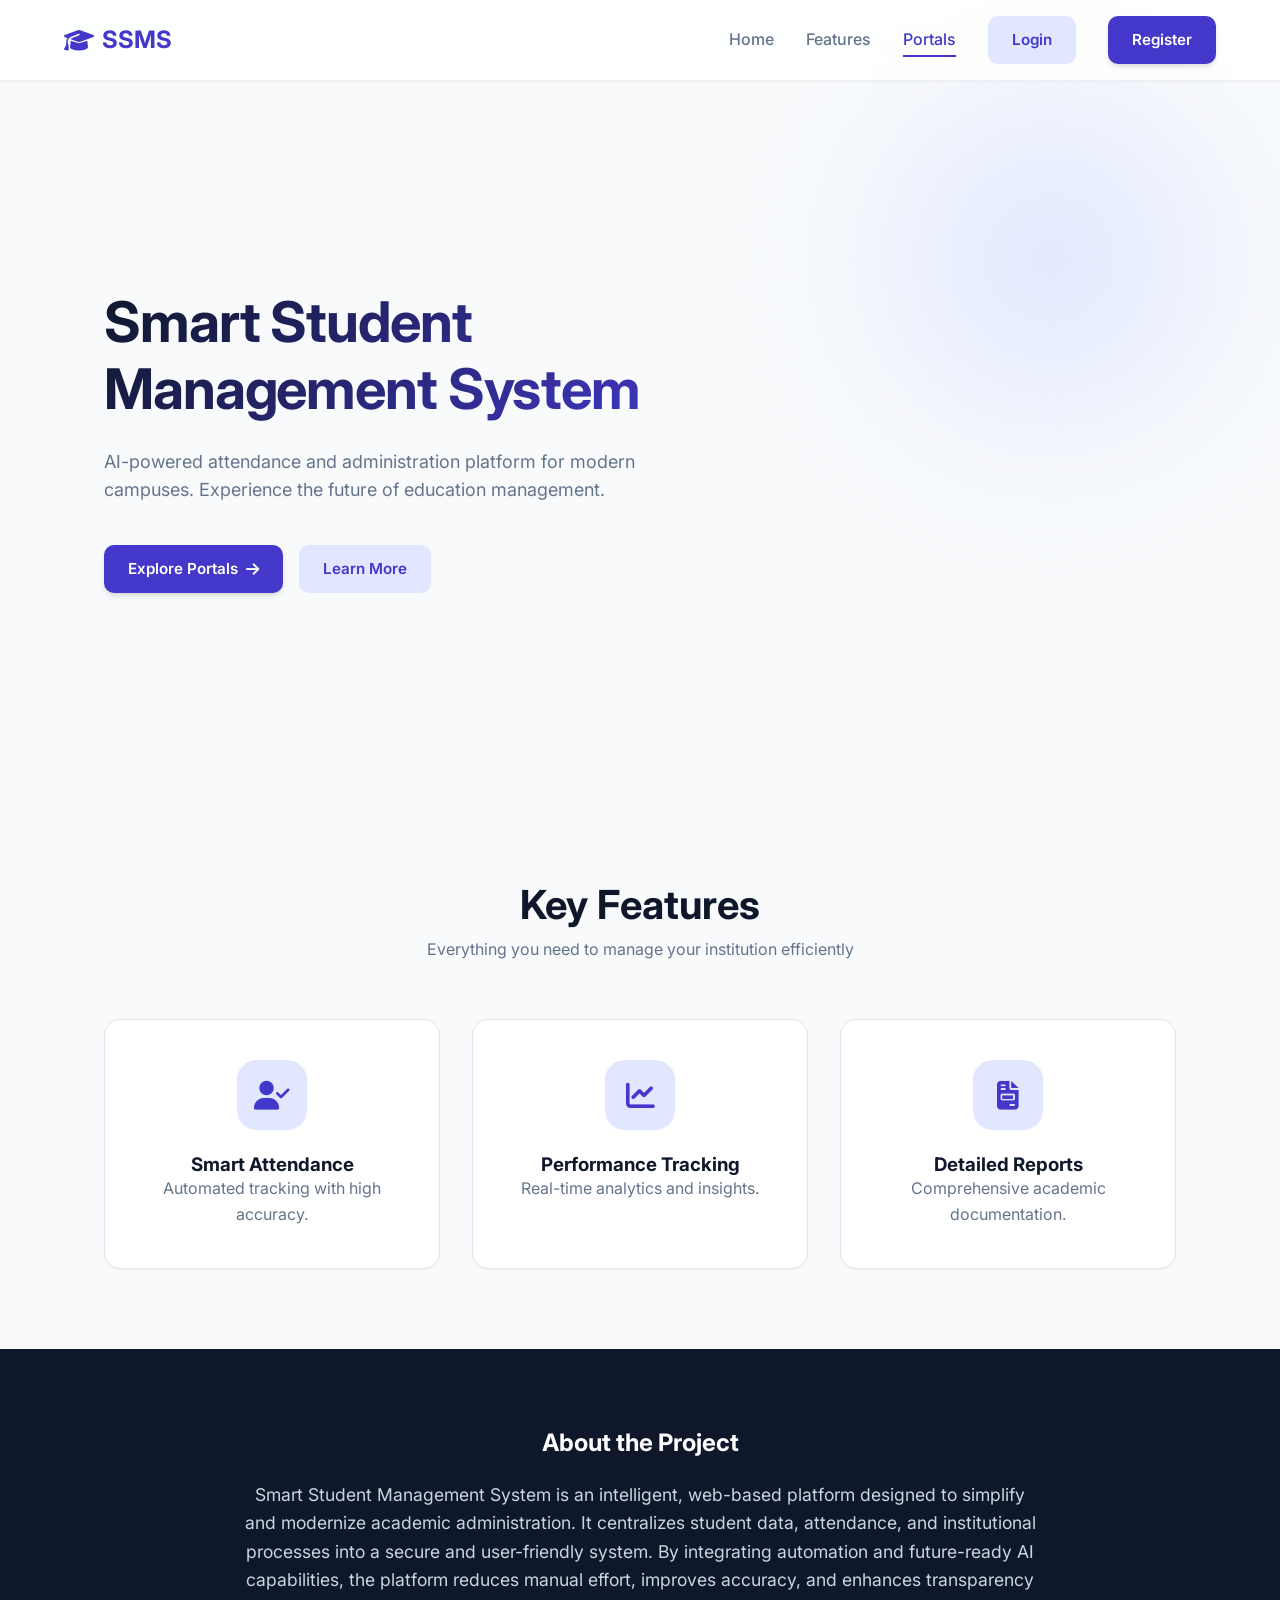
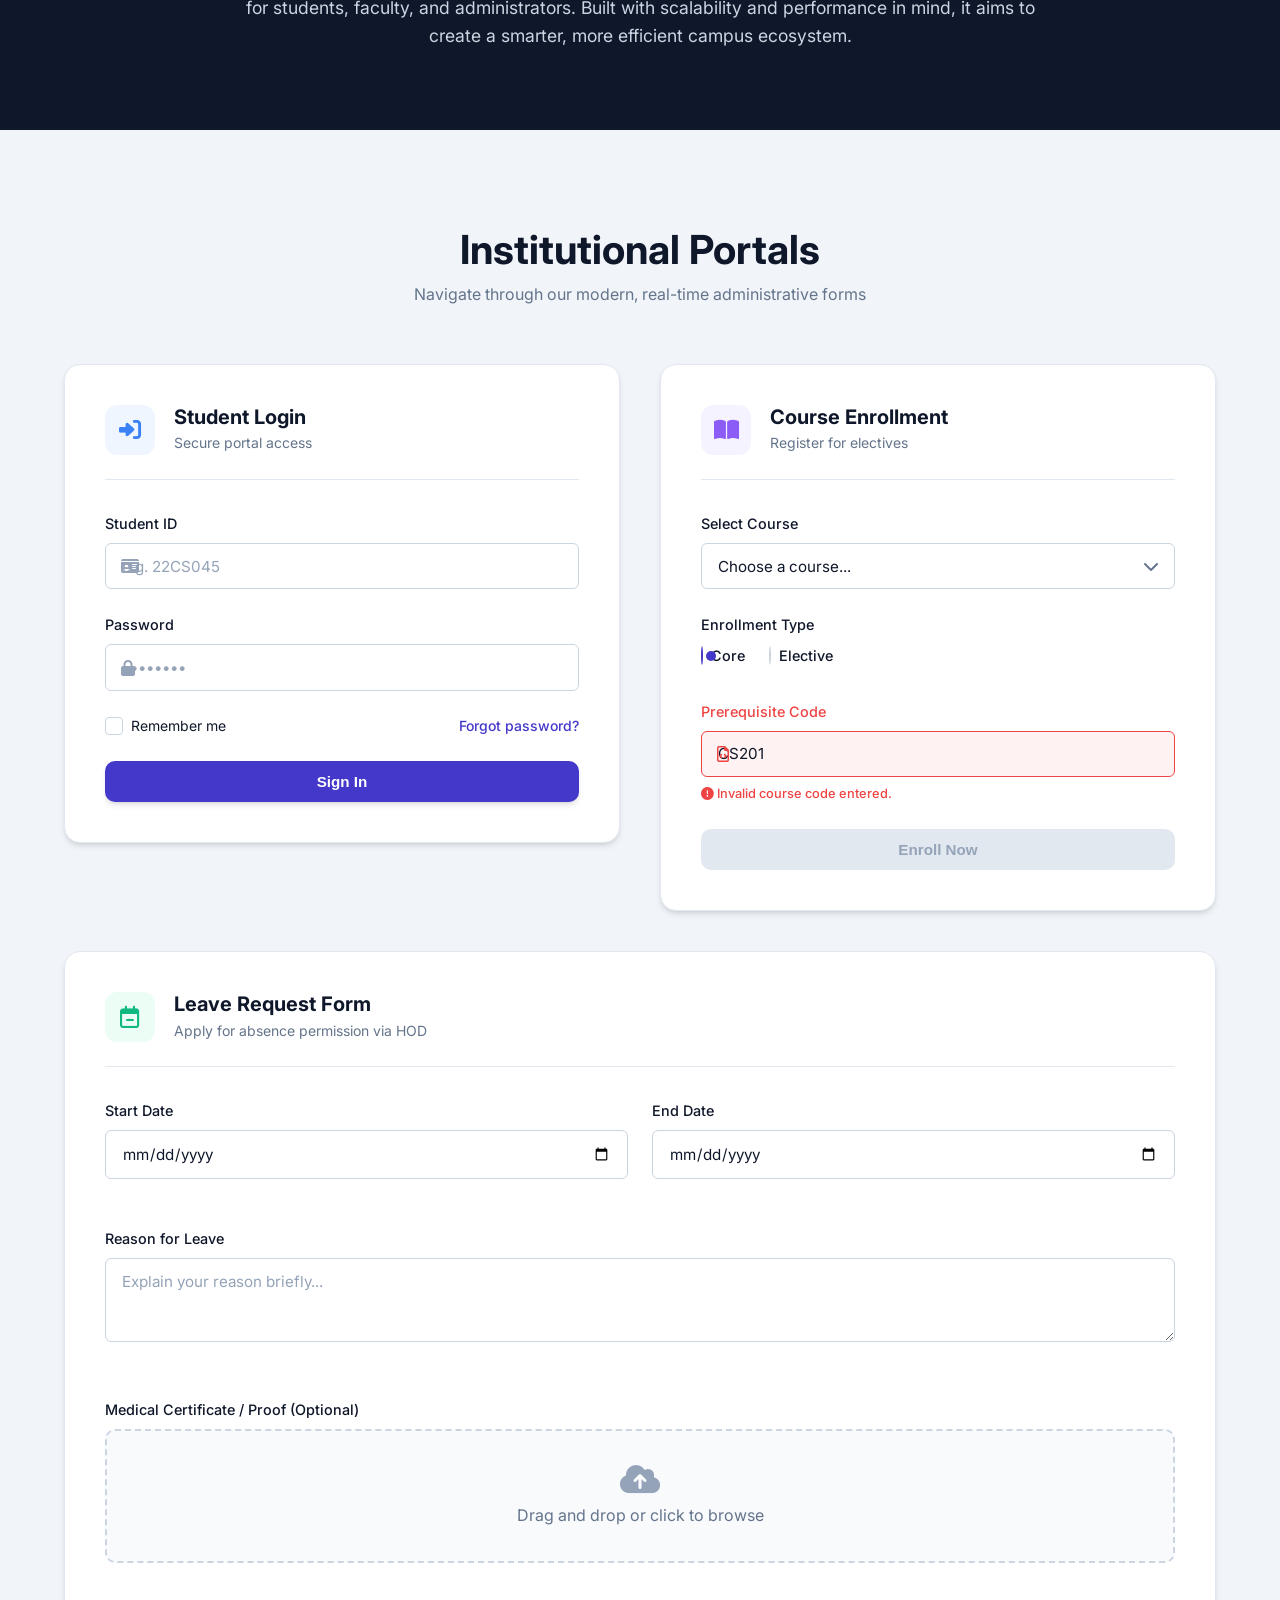
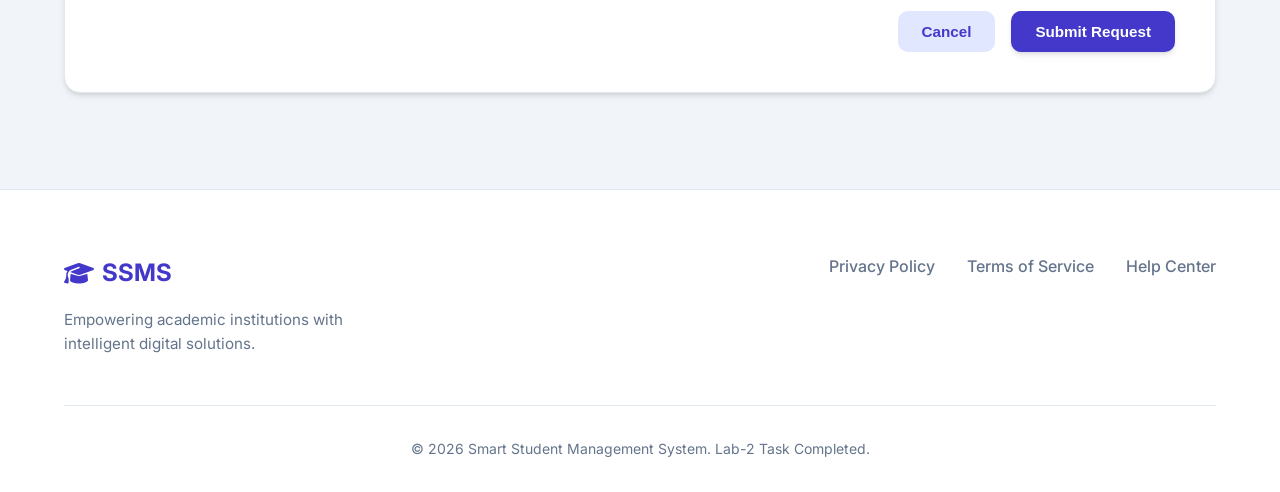
==== Task02_SSMS_CSS/index.html @ fb766615 "Lab-Task2 advanced CSS completed" ====
<!DOCTYPE html>
<html lang="en">
<head>
  <meta charset="UTF-8" />
  <title>Smart Student Management System - Task 2</title>
  <meta name="viewport" content="width=device-width, initial-scale=1.0" />
  <meta name="author" content="vivek" />
  <!-- Google Fonts for Professional Typography -->
  <link rel="preconnect" href="https://fonts.googleapis.com">
  <link rel="preconnect" href="https://fonts.gstatic.com" crossorigin>
  <link href="https://fonts.googleapis.com/css2?family=Inter:wght@300;400;500;600;700&display=swap" rel="stylesheet">
  <!-- Font Awesome Icons -->
  <link rel="stylesheet" href="https://cdnjs.cloudflare.com/ajax/libs/font-awesome/6.4.0/css/all.min.css"/>
  
  <link rel="stylesheet" href="style.css" />
</head>
<body>

  <!-- FIXED NAVBAR -->
  <header class="navbar">
    <div class="logo"><i class="fa-solid fa-graduation-cap"></i> SSMS</div>
    <nav>
      <a href="#home" class="nav-link">Home</a>
      <a href="#features" class="nav-link">Features</a>
      <a href="#forms" class="nav-link active">Portals</a>
      <a href="#" class="btn secondary">Login</a>
      <a href="#" class="btn primary">Register</a>
    </nav>
    <div class="mobile-menu">
      <i class="fa-solid fa-bars"></i>
    </div>
  </header>

  <main>
    <!-- HERO SECTION -->
    <section class="hero" id="home">
      <div class="hero-content">
        <h1>Smart Student Management System</h1>
        <p>AI-powered attendance and administration platform for modern campuses. Experience the future of education management.</p>
        <div class="hero-buttons">
          <a href="#forms" class="btn primary">Explore Portals <i class="fa-solid fa-arrow-right"></i></a>
          <a href="#features" class="btn secondary">Learn More</a>
        </div>
      </div>
      <div class="hero-graphic">
        <div class="glass-orb"></div>
      </div>
    </section>

    <!-- CORE FEATURES -->
    <section class="features" id="features">
      <div class="section-header">
        <h2 class="section-title">Key Features</h2>
        <p class="section-subtitle">Everything you need to manage your institution efficiently</p>
      </div>
      <div class="images features-container">
        <!-- Reusing Core HTML Structure for Features -->
        <div class="feature-card">
           <div class="icon-box"><i class="fa-solid fa-user-check"></i></div>
           <h3>Smart Attendance</h3>
           <p>Automated tracking with high accuracy.</p>
        </div>
        <div class="feature-card">
           <div class="icon-box"><i class="fa-solid fa-chart-line"></i></div>
           <h3>Performance Tracking</h3>
           <p>Real-time analytics and insights.</p>
        </div>
        <div class="feature-card">
           <div class="icon-box"><i class="fa-solid fa-file-invoice"></i></div>
           <h3>Detailed Reports</h3>
           <p>Comprehensive academic documentation.</p>
        </div>
      </div>
    </section>
    
    <section class="about_project">
      <div class="about-container">
        <h2>About the Project</h2>
        <p>
          Smart Student Management System is an intelligent, web-based platform designed to simplify and modernize academic administration. It centralizes student data, attendance, and institutional processes into a secure and user-friendly system. By integrating automation and future-ready AI capabilities, the platform reduces manual effort, improves accuracy, and enhances transparency for students, faculty, and administrators. Built with scalability and performance in mind, it aims to create a smarter, more efficient campus ecosystem.
        </p>
      </div>
    </section>

    <!-- LAB 2: ADVANCED FORMS SECTION -->
    <section id="forms" class="forms-section">
      <div class="section-header">
        <h2 class="section-title">Institutional Portals</h2>
        <p class="section-subtitle">Navigate through our modern, real-time administrative forms</p>
      </div>

      <!-- Grid Layout for Dashboard Cards -->
      <div class="forms-dashboard">
        
        <!-- Form 1: Login Portal -->
        <div class="form-wrapper form-card">
          <div class="form-header">
            <div class="form-icon blue"><i class="fa-solid fa-right-to-bracket"></i></div>
            <div class="form-title-group">
              <h3>Student Login</h3>
              <p>Secure portal access</p>
            </div>
          </div>
          <form class="real-form login-form">
            <div class="form-group">
              <label for="studentId">Student ID</label>
              <div class="input-icon-wrap">
                <i class="fa-solid fa-id-card input-icon"></i>
                <input type="text" id="studentId" placeholder="e.g. 22CS045" required>
              </div>
            </div>
            <div class="form-group">
              <label for="password">Password</label>
              <div class="input-icon-wrap">
                <i class="fa-solid fa-lock input-icon"></i>
                <input type="password" id="password" placeholder="••••••••" required>
              </div>
            </div>
            <div class="form-options form-flex">
              <label class="custom-checkbox">
                <input type="checkbox">
                <span class="checkmark"></span>
                <span class="label-text">Remember me</span>
              </label>
              <a href="#" class="form-link">Forgot password?</a>
            </div>
            <button type="submit" class="btn primary full-width">Sign In</button>
          </form>
        </div>

        <!-- Form 2: Course Enrollment -->
        <div class="form-wrapper form-card">
          <div class="form-header">
            <div class="form-icon purple"><i class="fa-solid fa-book-open"></i></div>
            <div class="form-title-group">
              <h3>Course Enrollment</h3>
              <p>Register for electives</p>
            </div>
          </div>
          <form class="real-form enroll-form" novalidate>
            <div class="form-group">
              <label for="course-select">Select Course</label>
              <div class="select-wrapper">
                <select id="course-select" required>
                  <option value="" disabled selected>Choose a course...</option>
                  <option value="AI">Artificial Intelligence (CS401)</option>
                  <option value="ML">Machine Learning (CS402)</option>
                  <option value="WT">Web Technology (CS403)</option>
                </select>
                <i class="fa-solid fa-chevron-down select-icon"></i>
              </div>
            </div>
            <div class="form-group">
              <label>Enrollment Type</label>
              <div class="custom-radio-group">
                <label class="custom-radio">
                  <input type="radio" name="enrollType" value="core" checked>
                  <span class="radioblock"></span>
                  <span class="label-text">Core</span>
                </label>
                <label class="custom-radio">
                  <input type="radio" name="enrollType" value="elective">
                  <span class="radioblock"></span>
                  <span class="label-text">Elective</span>
                </label>
              </div>
            </div>
            <!-- UI Visual Error State Demo -->
            <div class="form-group error-state">
              <label for="prereq">Prerequisite Code</label>
              <div class="input-icon-wrap">
                <i class="fa-regular fa-file-code input-icon"></i>
                <input type="text" id="prereq" class="error-input" value="CS201" required>
              </div>
              <span class="error-msg"><i class="fa-solid fa-circle-exclamation"></i> Invalid course code entered.</span>
            </div>
            <button type="submit" class="btn primary full-width disabled">Enroll Now</button>
          </form>
        </div>

        <!-- Form 3: Leave Request (CSS Grid Form) -->
        <div class="form-wrapper form-card span-2">
          <div class="form-header">
            <div class="form-icon green"><i class="fa-regular fa-calendar-minus"></i></div>
            <div class="form-title-group">
              <h3>Leave Request Form</h3>
              <p>Apply for absence permission via HOD</p>
            </div>
          </div>
          <form class="real-form leave-form">
            <div class="form-grid">
              <div class="form-group">
                <label for="leaveDateFrom">Start Date</label>
                <input type="date" id="leaveDateFrom" required class="modern-input">
              </div>
              <div class="form-group">
                <label for="leaveDateTo">End Date</label>
                <input type="date" id="leaveDateTo" required class="modern-input">
              </div>
              <div class="form-group full-width-grid">
                <label for="leaveReason">Reason for Leave</label>
                <textarea id="leaveReason" rows="3" placeholder="Explain your reason briefly..." required class="modern-textarea"></textarea>
              </div>
              <div class="form-group full-width-grid">
                <label for="documentProof" class="file-upload-label">Medical Certificate / Proof (Optional)</label>
                <div class="file-upload-wrapper">
                  <input type="file" id="documentProof" class="file-input">
                  <div class="file-upload-ui">
                    <i class="fa-solid fa-cloud-arrow-up"></i>
                    <span>Drag and drop or click to browse</span>
                  </div>
                </div>
              </div>
            </div>
            <div class="form-actions mt-4 flex-end">
              <button type="button" class="btn secondary">Cancel</button>
              <button type="submit" class="btn primary">Submit Request</button>
            </div>
          </form>
        </div>

      </div>
    </section>
  </main>

  <!-- FOOTER -->
  <footer class="site-footer">
    <div class="footer-content">
      <div class="footer-brand">
        <div class="logo"><i class="fa-solid fa-graduation-cap"></i> SSMS</div>
        <p>Empowering academic institutions with intelligent digital solutions.</p>
      </div>
      <div class="footer-links">
        <a href="#">Privacy Policy</a>
        <a href="#">Terms of Service</a>
        <a href="#">Help Center</a>
      </div>
    </div>
    <div class="footer-bottom">
      <p>&copy; 2026 Smart Student Management System. Lab-2 Task Completed.</p>
    </div>
  </footer>

</body>
</html>
---- Task02_SSMS_CSS/style.css ----
/* ==========================================================================
   LAB-2: ADVANCED CSS STYLING & PROFESSIONAL UI
   Student Management System Portal
   ========================================================================== */

/* --- 1. CORE STYLING & CSS VARIABLES --- */
:root {
  /* Brand Colors - Realistic Email/Portal Theme */
  --primary: #4338ca;         /* Indigo */
  --primary-hover: #3730a3;
  --secondary: #e0e7ff;       /* Light indigo */
  --secondary-text: #4338ca;
  --accent: #0ea5e9;          /* Sky Blue */

  /* UI Colors */
  --success: #10b981;
  --warning: #f59e0b;
  --error: #ef4444;
  --error-bg: #fef2f2;
  --surface: #ffffff;
  --background: #f8fafc;      /* Light gray/blue app background */

  /* Text Colors */
  --text-main: #0f172a;
  --text-muted: #64748b;
  --text-light: #94a3b8;

  /* Shadows - Modern Elevation */
  --shadow-sm: 0 1px 2px 0 rgb(0 0 0 / 0.05);
  --shadow-md: 0 4px 6px -1px rgb(0 0 0 / 0.1), 0 2px 4px -2px rgb(0 0 0 / 0.1);
  --shadow-lg: 0 10px 15px -3px rgb(0 0 0 / 0.1), 0 4px 6px -4px rgb(0 0 0 / 0.1);
  --shadow-hover: 0 20px 25px -5px rgb(0 0 0 / 0.1), 0 8px 10px -6px rgb(0 0 0 / 0.1);
  --glow: 0 0 0 4px rgba(67, 56, 202, 0.2);
  --glow-error: 0 0 0 4px rgba(239, 68, 68, 0.2);

  /* Layout & Box Model Tokens */
  --border-radius-sm: 6px;
  --border-radius-md: 10px;
  --border-radius-lg: 16px;
  --transition: all 0.3s cubic-bezier(0.4, 0, 0.2, 1);
  --container-width: 1200px;
}

/* --- 2. CSS BOX MODEL & RESET --- */
*, *::before, *::after {
  margin: 0;
  padding: 0;
  box-sizing: border-box; /* Layout stability */
}

body {
  font-family: 'Inter', sans-serif;
  background-color: var(--background);
  color: var(--text-main);
  line-height: 1.6;
  -webkit-font-smoothing: antialiased;
}

html {
  scroll-behavior: smooth;
  scroll-padding-top: 100px; /* Offset for sticky header */
}

/* --- 3. TYPOGRAPHY --- */
h1, h2, h3, h4 {
  font-weight: 700;
  line-height: 1.2;
  color: var(--text-main);
}

p {
  color: var(--text-muted);
}

/* --- 4. POSITIONING & NAVIGATION (Flexbox) --- */
.navbar {
  position: sticky;        /* Sticky fixed header */
  top: 0;
  z-index: 1000;
  background: rgba(255, 255, 255, 0.85); /* Glassmorphism */
  backdrop-filter: blur(12px);
  -webkit-backdrop-filter: blur(12px);
  border-bottom: 1px solid rgba(0, 0, 0, 0.05);
  display: flex;
  justify-content: space-between;
  align-items: center;
  padding: 1rem 5%;
  box-shadow: var(--shadow-sm);
  transition: var(--transition);
}

.logo {
  font-size: 1.5rem;
  font-weight: 700;
  color: var(--primary);
  display: flex;
  align-items: center;
  gap: 0.5rem;
}

.navbar nav {
  display: flex;
  align-items: center;
  gap: 2rem;
}

.nav-link {
  text-decoration: none;
  font-weight: 500;
  color: var(--text-muted);
  transition: var(--transition);
  position: relative;
}

.nav-link:hover, .nav-link.active {
  color: var(--primary);
}

/* Hover effects for links */
.nav-link::after {
  content: '';
  position: absolute;
  bottom: -4px;
  left: 0;
  width: 0%;
  height: 2px;
  background: var(--primary);
  transition: var(--transition);
}

.nav-link:hover::after, .nav-link.active::after {
  width: 100%;
}

.mobile-menu {
  display: none;
  font-size: 1.5rem;
  color: var(--text-main);
  cursor: pointer;
}

/* --- BUTTONS --- */
.btn {
  display: inline-flex;
  align-items: center;
  justify-content: center;
  gap: 0.5rem;
  padding: 0.75rem 1.5rem;
  font-weight: 600;
  font-size: 0.95rem;
  border-radius: var(--border-radius-md);
  text-decoration: none;
  cursor: pointer;
  border: none;
  transition: var(--transition);
  outline: none;
}

.btn.primary {
  background-color: var(--primary);
  color: white;
  box-shadow: var(--shadow-md);
}

.btn.primary:hover {
  background-color: var(--primary-hover);
  box-shadow: var(--shadow-lg);
  transform: translateY(-2px); /* Transform effect */
}

.btn.secondary {
  background-color: var(--secondary);
  color: var(--secondary-text);
}

.btn.secondary:hover {
  background-color: #c7d2fe;
}

.btn.disabled, .btn:disabled {
  background-color: #e2e8f0;
  color: var(--text-light);
  cursor: not-allowed;
  box-shadow: none;
  transform: none;
}

.full-width {
  width: 100%;
}

.mt-4 { margin-top: 1.5rem; }
.flex-end { justify-content: flex-end; }


/* --- 5. LAYOUT SYSTEMS & EFFECTS --- */

/* Hero Section */
.hero {
  min-height: 80vh;
  display: flex;
  align-items: center;
  justify-content: space-between;
  max-width: var(--container-width);
  margin: 0 auto;
  padding: 4rem 5%;
  position: relative;
}

.hero-content {
  flex: 1;
  max-width: 600px;
}

.hero h1 {
  font-size: 3.5rem;
  margin-bottom: 1.5rem;
  background: linear-gradient(135deg, var(--text-main), var(--primary)); /* Gradient Text */
  -webkit-background-clip: text;
  -webkit-text-fill-color: transparent;
  letter-spacing: -0.02em;
}

.hero p {
  font-size: 1.125rem;
  margin-bottom: 2.5rem;
}

.hero-buttons {
  display: flex;
  gap: 1rem;
}

/* Background gradient decoration */
.hero::before {
  content: '';
  position: absolute;
  top: -10%;
  right: -5%;
  width: 500px;
  height: 500px;
  background: radial-gradient(circle, var(--secondary) 0%, rgba(255,255,255,0) 70%);
  z-index: -1;
  border-radius: 50%;
  filter: blur(40px);
}

/* Features Component (Grid Layout) */
.section-header {
  text-align: center;
  margin-bottom: 3.5rem;
}

.section-title {
  font-size: 2.5rem;
  margin-bottom: 0.5rem;
}

.features {
  max-width: var(--container-width);
  margin: 0 auto;
  padding: 5rem 5%;
}

.features-container {
  display: grid;
  grid-template-columns: repeat(auto-fit, minmax(300px, 1fr));
  gap: 2rem;
}

/* Feature Cards (Box Model & Hover Effects) */
.feature-card {
  background: var(--surface);
  border: 1px solid #e2e8f0;
  border-radius: var(--border-radius-lg);
  padding: 2.5rem 2rem;
  text-align: center;
  box-shadow: var(--shadow-sm);
  transition: var(--transition);
  position: relative;
  overflow: hidden;
}

.feature-card:hover {
  transform: translateY(-8px);
  box-shadow: var(--shadow-hover);
  border-color: var(--secondary);
}

.icon-box {
  width: 70px;
  height: 70px;
  background: var(--secondary);
  color: var(--primary);
  font-size: 1.8rem;
  border-radius: 20px;
  display: flex;
  align-items: center;
  justify-content: center;
  margin: 0 auto 1.5rem;
  transition: var(--transition);
}

.feature-card:hover .icon-box {
  background: var(--primary);
  color: white;
  transform: scale(1.1) rotate(5deg);
}

/* About Section */
.about_project {
  background: var(--text-main);
  color: var(--surface);
  padding: 5rem 5%;
}

.about-container {
  max-width: 800px;
  margin: 0 auto;
  text-align: center;
}

.about-container h2 {
  color: white;
  margin-bottom: 1.5rem;
}

.about-container p {
  color: #cbd5e1;
  font-size: 1.1rem;
}


/* --- 6. REAL-TIME FORMS DESIGN (Mandatory) --- */

.forms-section {
  padding: 6rem 5%;
  background: #f1f5f9;
}

/* Form Dashboard Grid */
.forms-dashboard {
  max-width: var(--container-width);
  margin: 0 auto;
  display: grid;
  grid-template-columns: repeat(auto-fit, minmax(360px, 1fr));
  gap: 2.5rem;
  align-items: start;
}

/* Form Container */
.form-card {
  background: var(--surface);
  border-radius: var(--border-radius-lg);
  box-shadow: var(--shadow-md);
  padding: 2.5rem;
  border: 1px solid #e2e8f0;
  transition: var(--transition);
}

.form-card:hover {
  box-shadow: var(--shadow-hover);
}

.span-2 {
  grid-column: span 2;
}

/* Form Headers */
.form-header {
  display: flex;
  align-items: center;
  gap: 1.2rem;
  margin-bottom: 2rem;
  padding-bottom: 1.5rem;
  border-bottom: 1px solid #e2e8f0;
}

.form-icon {
  width: 50px;
  height: 50px;
  border-radius: 12px;
  display: flex;
  align-items: center;
  justify-content: center;
  font-size: 1.4rem;
}

.form-icon.blue { background: #eff6ff; color: #3b82f6; }
.form-icon.purple { background: #f5f3ff; color: #8b5cf6; }
.form-icon.green { background: #ecfdf5; color: #10b981; }

.form-title-group h3 {
  font-size: 1.25rem;
  margin-bottom: 0.2rem;
}

.form-title-group p {
  font-size: 0.875rem;
  margin: 0;
}

/* Standard Input Groups */
.form-group {
  margin-bottom: 1.5rem;
}

.form-group label {
  display: block;
  font-weight: 500;
  font-size: 0.9rem;
  margin-bottom: 0.5rem;
  color: var(--text-main);
  transition: var(--transition);
}

/* Input Fields */
.input-icon-wrap {
  position: relative;
  display: flex;
  align-items: center;
}

.input-icon {
  position: absolute;
  left: 1rem;
  color: var(--text-light);
  font-size: 1rem;
  transition: var(--transition);
}

.real-form input[type="text"],
.real-form input[type="password"],
.real-form input[type="email"],
.real-form input[type="number"],
.real-form input[type="date"],
.modern-input,
.modern-textarea {
  width: 100%;
  padding: 0.8rem 1rem;
  border: 1px solid #cbd5e1;
  border-radius: var(--border-radius-sm);
  font-family: inherit;
  font-size: 0.95rem;
  color: var(--text-main);
  background-color: var(--surface);
  transition: var(--transition);
}

/* Support Input Icons padding */
.input-icon-wrap input {
  padding-left: 2.8rem;
}

/* Focus and Hover states */
.real-form input:hover,
.real-form select:hover,
.modern-textarea:hover {
  border-color: #94a3b8;
}

.real-form input:focus,
.real-form select:focus,
.modern-textarea:focus {
  outline: none;
  border-color: var(--primary);
  box-shadow: var(--glow);
}

.input-icon-wrap input:focus + .input-icon,
.input-icon-wrap input:focus ~ .input-icon {
  color: var(--primary);
}

.real-form input::placeholder,
.modern-textarea::placeholder {
  color: var(--text-light);
}

/* Custom Select Dropdown */
.select-wrapper {
  position: relative;
}

.select-wrapper select {
  width: 100%;
  padding: 0.8rem 1rem;
  border: 1px solid #cbd5e1;
  border-radius: var(--border-radius-sm);
  font-family: inherit;
  font-size: 0.95rem;
  color: var(--text-main);
  background-color: var(--surface);
  appearance: none;
  cursor: pointer;
  transition: var(--transition);
}

.select-icon {
  position: absolute;
  right: 1rem;
  top: 50%;
  transform: translateY(-50%);
  color: var(--text-muted);
  pointer-events: none;
}

/* Real-world Form Layout Extensions */
.form-flex {
  display: flex;
  justify-content: space-between;
  align-items: center;
  margin-bottom: 1.5rem;
}

.form-link {
  color: var(--primary);
  text-decoration: none;
  font-size: 0.875rem;
  font-weight: 500;
}
.form-link:hover {
  text-decoration: underline;
}

/* Custom Checkbox */
.custom-checkbox {
  display: flex;
  align-items: center;
  position: relative;
  cursor: pointer;
  font-size: 0.875rem;
  user-select: none;
}

.custom-checkbox input {
  position: absolute;
  opacity: 0;
  cursor: pointer;
  height: 0;
  width: 0;
}

.checkmark {
  height: 18px;
  width: 18px;
  background-color: white;
  border: 1px solid #cbd5e1;
  border-radius: 4px;
  margin-right: 8px;
  display: flex;
  align-items: center;
  justify-content: center;
  transition: var(--transition);
}

.custom-checkbox:hover input ~ .checkmark {
  border-color: var(--primary);
}

.custom-checkbox input:checked ~ .checkmark {
  background-color: var(--primary);
  border-color: var(--primary);
}

.checkmark:after {
  content: '\f00c';
  font-family: 'Font Awesome 6 Free';
  font-weight: 900;
  color: white;
  font-size: 10px;
  display: none;
}

.custom-checkbox input:checked ~ .checkmark:after {
  display: block;
}

/* Custom Radio Buttons */
.custom-radio-group {
  display: flex;
  gap: 1.5rem;
}

.custom-radio {
  display: flex;
  align-items: center;
  cursor: pointer;
  font-size: 0.95rem;
  position: relative;
}

.custom-radio input {
  position: absolute;
  opacity: 0;
}

.radioblock {
  height: 20px;
  width: 20px;
  border: 1px solid #cbd5e1;
  border-radius: 50%;
  margin-right: 8px;
  position: relative;
  transition: var(--transition);
}

.custom-radio:hover input ~ .radioblock {
  border-color: var(--primary);
}

.custom-radio input:checked ~ .radioblock {
  border-color: var(--primary);
}

.radioblock:after {
  content: "";
  position: absolute;
  display: none;
  top: 4px;
  left: 4px;
  width: 10px;
  height: 10px;
  border-radius: 50%;
  background: var(--primary);
}

.custom-radio input:checked ~ .radioblock:after {
  display: block;
}

/* Error States (UI Representation only) */
.error-state label {
  color: var(--error);
}

.error-input {
  border-color: var(--error) !important;
  background-color: var(--error-bg) !important;
}

.error-input:focus {
  box-shadow: var(--glow-error) !important;
}

.error-msg {
  display: inline-block;
  color: var(--error);
  font-size: 0.8rem;
  margin-top: 0.4rem;
  font-weight: 500;
}

.error-state .input-icon {
  color: var(--error) !important;
}

/* CSS Grid Form Layout (Leave Request Form) */
.form-grid {
  display: grid;
  grid-template-columns: 1fr 1fr;
  gap: 1.5rem;
}

.full-width-grid {
  grid-column: 1 / -1;
}

/* File Upload UI */
.file-upload-wrapper {
  position: relative;
  width: 100%;
}

.file-upload-wrapper input[type="file"] {
  position: absolute;
  top: 0;
  left: 0;
  width: 100%;
  height: 100%;
  opacity: 0;
  cursor: pointer;
  z-index: 10;
}

.file-upload-ui {
  border: 2px dashed #cbd5e1;
  border-radius: var(--border-radius-md);
  padding: 2rem;
  text-align: center;
  background: #f8fafc;
  color: var(--text-muted);
  transition: var(--transition);
}

.file-upload-ui i {
  font-size: 2rem;
  color: var(--text-light);
  margin-bottom: 0.5rem;
  display: block;
}

.file-upload-wrapper:hover .file-upload-ui {
  border-color: var(--primary);
  background: var(--secondary);
  color: var(--primary);
}

.file-upload-wrapper:hover .file-upload-ui i {
  color: var(--primary);
}

/* Form Actions Area */
.form-actions {
  display: flex;
  gap: 1rem;
}


/* --- 7. FOOTER --- */
.site-footer {
  background: var(--surface);
  border-top: 1px solid #e2e8f0;
  padding: 4rem 5% 2rem;
}

.footer-content {
  max-width: var(--container-width);
  margin: 0 auto;
  display: flex;
  justify-content: space-between;
  align-items: flex-start;
  flex-wrap: wrap;
  gap: 2rem;
  margin-bottom: 3rem;
}

.footer-brand {
  max-width: 300px;
}

.footer-brand p {
  margin-top: 1rem;
  font-size: 0.95rem;
}

.footer-links {
  display: flex;
  gap: 2rem;
}

.footer-links a {
  color: var(--text-muted);
  text-decoration: none;
  font-weight: 500;
  transition: var(--transition);
}

.footer-links a:hover {
  color: var(--primary);
}

.footer-bottom {
  text-align: center;
  padding-top: 2rem;
  border-top: 1px solid #e2e8f0;
  color: var(--text-light);
  font-size: 0.875rem;
}


/* --- 8. RESPONSIVE DESIGN (Media Queries) --- */

/* Tablet Optimization */
@media (max-width: 992px) {
  .hero {
    flex-direction: column;
    text-align: center;
    padding-top: 6rem;
  }
  
  .hero::before {
    top: 50%;
    right: 50%;
    transform: translate(50%, -50%);
  }

  .hero-buttons {
    justify-content: center;
  }

  .span-2 {
    grid-column: span 1;
  }
}

/* Mobile Optimization */
@media (max-width: 768px) {
  .navbar nav {
    display: none; /* Mobile menu hidden by default */
  }

  .mobile-menu {
    display: block;
  }

  .hero h1 {
    font-size: 2.5rem;
  }

  .section-title {
    font-size: 2rem;
  }

  .form-grid {
    grid-template-columns: 1fr;
  }

  .form-card {
    padding: 1.5rem;
  }
  
  .footer-content {
    flex-direction: column;
    text-align: center;
  }
  
  .footer-brand {
    margin: 0 auto;
  }
  
  .footer-links {
    width: 100%;
    justify-content: center;
    flex-direction: column;
    gap: 1rem;
  }
}

@media (max-width: 480px) {
  .hero-buttons {
    flex-direction: column;
  }
  
  .form-actions {
    flex-direction: column-reverse;
  }
  
  .btn {
    width: 100%;
  }
}
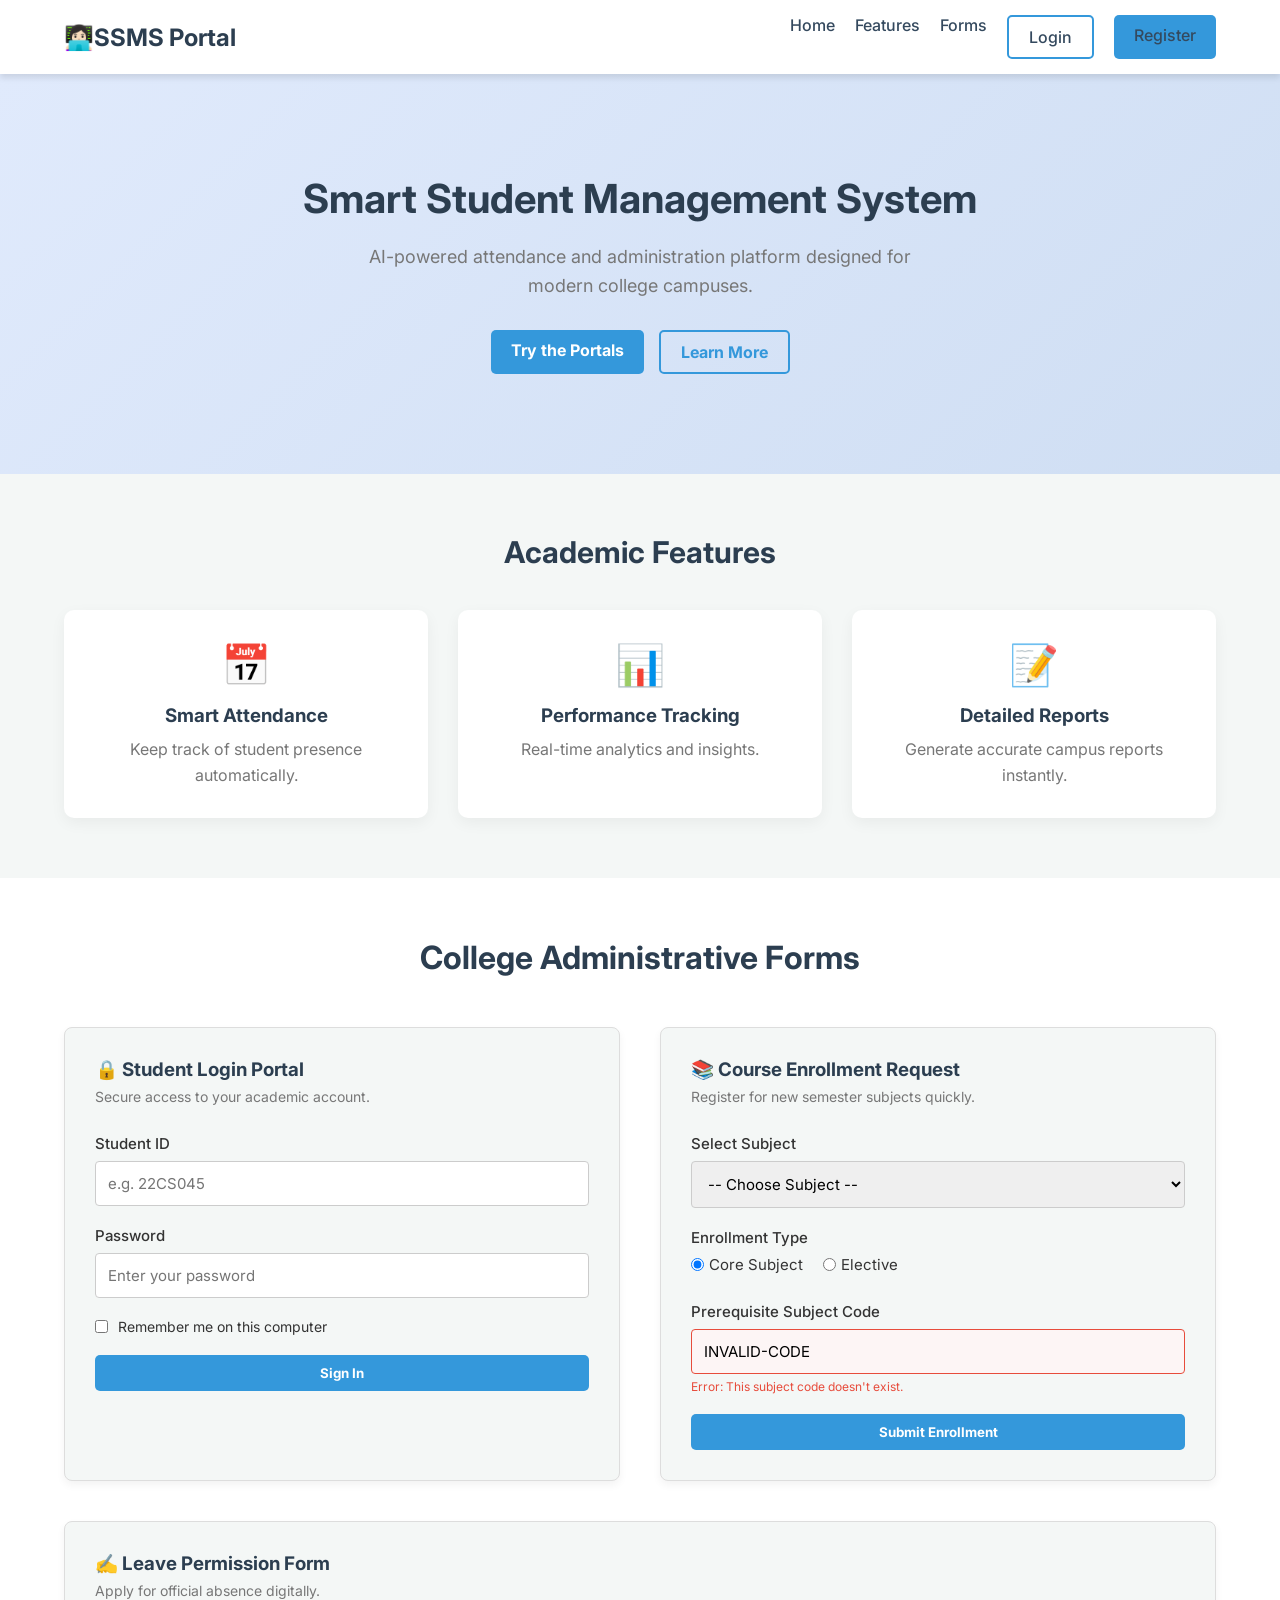
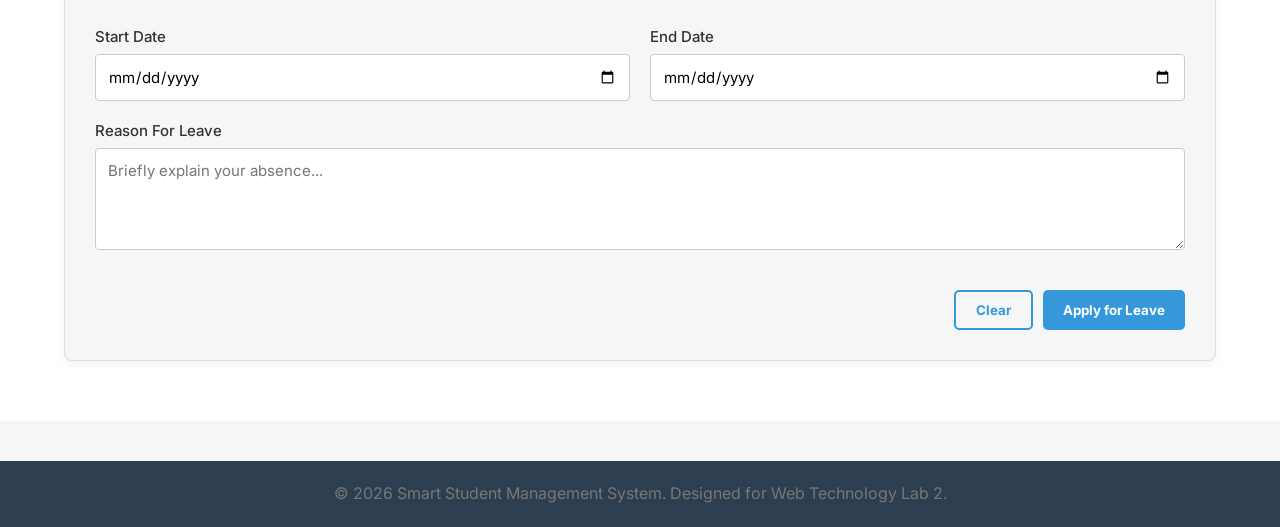
==== commit bdb17bda: "Update code to reflect student authored styling" ====
--- a/Task02_SSMS_CSS/index.html
+++ b/Task02_SSMS_CSS/index.html
@@ -1,244 +1,149 @@
 <!DOCTYPE html>
 <html lang="en">
 <head>
-  <meta charset="UTF-8" />
-  <title>Smart Student Management System - Task 2</title>
-  <meta name="viewport" content="width=device-width, initial-scale=1.0" />
-  <meta name="author" content="vivek" />
-  <!-- Google Fonts for Professional Typography -->
-  <link rel="preconnect" href="https://fonts.googleapis.com">
-  <link rel="preconnect" href="https://fonts.gstatic.com" crossorigin>
-  <link href="https://fonts.googleapis.com/css2?family=Inter:wght@300;400;500;600;700&display=swap" rel="stylesheet">
-  <!-- Font Awesome Icons -->
-  <link rel="stylesheet" href="https://cdnjs.cloudflare.com/ajax/libs/font-awesome/6.4.0/css/all.min.css"/>
-  
-  <link rel="stylesheet" href="style.css" />
+  <meta charset="UTF-8">
+  <title>Smart Student Management System - SSMS</title>
+  <meta name="viewport" content="width=device-width, initial-scale=1.0">
+  <meta name="author" content="vivek">
+  <!-- Google Fonts for professional typography -->
+  <link href="https://fonts.googleapis.com/css2?family=Inter:wght@400;500;700&display=swap" rel="stylesheet">
+  <!-- External CSS -->
+  <link rel="stylesheet" href="style.css">
 </head>
 <body>
 
-  <!-- FIXED NAVBAR -->
+  <!-- Navigation Bar (Flexbox) -->
   <header class="navbar">
-    <div class="logo"><i class="fa-solid fa-graduation-cap"></i> SSMS</div>
-    <nav>
-      <a href="#home" class="nav-link">Home</a>
-      <a href="#features" class="nav-link">Features</a>
-      <a href="#forms" class="nav-link active">Portals</a>
-      <a href="#" class="btn secondary">Login</a>
-      <a href="#" class="btn primary">Register</a>
+    <div class="logo">👩🏻‍💻SSMS Portal</div>
+    <nav class="nav-links">
+      <a href="#home">Home</a>
+      <a href="#features">Features</a>
+      <a href="#forms">Forms</a>
+      <a href="login.html" class="btn btn-secondary">Login</a>
+      <a href="register.html" class="btn btn-primary">Register</a>
     </nav>
-    <div class="mobile-menu">
-      <i class="fa-solid fa-bars"></i>
-    </div>
   </header>
 
-  <main>
-    <!-- HERO SECTION -->
-    <section class="hero" id="home">
-      <div class="hero-content">
-        <h1>Smart Student Management System</h1>
-        <p>AI-powered attendance and administration platform for modern campuses. Experience the future of education management.</p>
-        <div class="hero-buttons">
-          <a href="#forms" class="btn primary">Explore Portals <i class="fa-solid fa-arrow-right"></i></a>
-          <a href="#features" class="btn secondary">Learn More</a>
-        </div>
+  <!-- Hero Banner -->
+  <section class="hero" id="home">
+    <h1>Smart Student Management System</h1>
+    <p>AI-powered attendance and administration platform designed for modern college campuses.</p>
+    <div class="hero-buttons">
+      <a href="#forms" class="btn btn-primary">Try the Portals</a>
+      <a href="#features" class="btn btn-secondary">Learn More</a>
+    </div>
+  </section>
+
+  <!-- Core Features -->
+  <section class="features-container" id="features">
+    <h2>Academic Features</h2>
+    <div class="grid-cards">
+      <div class="card">
+        <div class="card-icon">📅</div>
+        <h3>Smart Attendance</h3>
+        <p>Keep track of student presence automatically.</p>
       </div>
-      <div class="hero-graphic">
-        <div class="glass-orb"></div>
+      <div class="card">
+        <div class="card-icon">📊</div>
+        <h3>Performance Tracking</h3>
+        <p>Real-time analytics and insights.</p>
       </div>
-    </section>
+      <div class="card">
+        <div class="card-icon">📝</div>
+        <h3>Detailed Reports</h3>
+        <p>Generate accurate campus reports instantly.</p>
+      </div>
+    </div>
+  </section>
 
-    <!-- CORE FEATURES -->
-    <section class="features" id="features">
-      <div class="section-header">
-        <h2 class="section-title">Key Features</h2>
-        <p class="section-subtitle">Everything you need to manage your institution efficiently</p>
-      </div>
-      <div class="images features-container">
-        <!-- Reusing Core HTML Structure for Features -->
-        <div class="feature-card">
-           <div class="icon-box"><i class="fa-solid fa-user-check"></i></div>
-           <h3>Smart Attendance</h3>
-           <p>Automated tracking with high accuracy.</p>
-        </div>
-        <div class="feature-card">
-           <div class="icon-box"><i class="fa-solid fa-chart-line"></i></div>
-           <h3>Performance Tracking</h3>
-           <p>Real-time analytics and insights.</p>
-        </div>
-        <div class="feature-card">
-           <div class="icon-box"><i class="fa-solid fa-file-invoice"></i></div>
-           <h3>Detailed Reports</h3>
-           <p>Comprehensive academic documentation.</p>
-        </div>
-      </div>
-    </section>
+  <!-- Real-Time Forms Design (Lab 2 Mandatory) -->
+  <section class="forms-section" id="forms">
+    <h2>College Administrative Forms</h2>
     
-    <section class="about_project">
-      <div class="about-container">
-        <h2>About the Project</h2>
-        <p>
-          Smart Student Management System is an intelligent, web-based platform designed to simplify and modernize academic administration. It centralizes student data, attendance, and institutional processes into a secure and user-friendly system. By integrating automation and future-ready AI capabilities, the platform reduces manual effort, improves accuracy, and enhances transparency for students, faculty, and administrators. Built with scalability and performance in mind, it aims to create a smarter, more efficient campus ecosystem.
-        </p>
-      </div>
-    </section>
-
-    <!-- LAB 2: ADVANCED FORMS SECTION -->
-    <section id="forms" class="forms-section">
-      <div class="section-header">
-        <h2 class="section-title">Institutional Portals</h2>
-        <p class="section-subtitle">Navigate through our modern, real-time administrative forms</p>
+    <div class="form-grid-layout">
+      
+      <!-- Form 1: Student Login -->
+      <div class="form-box">
+        <h3>🔒 Student Login Portal</h3>
+        <p class="form-desc">Secure access to your academic account.</p>
+        <form>
+          <div class="form-group">
+            <label for="student_id">Student ID</label>
+            <input type="text" id="student_id" placeholder="e.g. 22CS045" required>
+          </div>
+          <div class="form-group">
+            <label for="password">Password</label>
+            <input type="password" id="password" placeholder="Enter your password" required>
+          </div>
+          <div class="checkbox-group">
+            <input type="checkbox" id="remember">
+            <label for="remember">Remember me on this computer</label>
+          </div>
+          <button type="submit" class="btn btn-primary" style="width: 100%;">Sign In</button>
+        </form>
       </div>
 
-      <!-- Grid Layout for Dashboard Cards -->
-      <div class="forms-dashboard">
-        
-        <!-- Form 1: Login Portal -->
-        <div class="form-wrapper form-card">
-          <div class="form-header">
-            <div class="form-icon blue"><i class="fa-solid fa-right-to-bracket"></i></div>
-            <div class="form-title-group">
-              <h3>Student Login</h3>
-              <p>Secure portal access</p>
+      <!-- Form 2: Course Enrollment Form -->
+      <div class="form-box">
+        <h3>📚 Course Enrollment Request</h3>
+        <p class="form-desc">Register for new semester subjects quickly.</p>
+        <form>
+          <div class="form-group">
+            <label for="course_name">Select Subject</label>
+            <select id="course_name" required>
+              <option value="">-- Choose Subject --</option>
+              <option value="css">Advanced CSS</option>
+              <option value="js">Web Technologies</option>
+              <option value="db">Database Management</option>
+            </select>
+          </div>
+          <div class="form-group">
+            <label>Enrollment Type</label>
+            <div class="radio-group">
+              <label><input type="radio" name="enroll_type" value="core" checked> Core Subject</label>
+              <label><input type="radio" name="enroll_type" value="elective"> Elective</label>
             </div>
           </div>
-          <form class="real-form login-form">
-            <div class="form-group">
-              <label for="studentId">Student ID</label>
-              <div class="input-icon-wrap">
-                <i class="fa-solid fa-id-card input-icon"></i>
-                <input type="text" id="studentId" placeholder="e.g. 22CS045" required>
-              </div>
-            </div>
-            <div class="form-group">
-              <label for="password">Password</label>
-              <div class="input-icon-wrap">
-                <i class="fa-solid fa-lock input-icon"></i>
-                <input type="password" id="password" placeholder="••••••••" required>
-              </div>
-            </div>
-            <div class="form-options form-flex">
-              <label class="custom-checkbox">
-                <input type="checkbox">
-                <span class="checkmark"></span>
-                <span class="label-text">Remember me</span>
-              </label>
-              <a href="#" class="form-link">Forgot password?</a>
-            </div>
-            <button type="submit" class="btn primary full-width">Sign In</button>
-          </form>
-        </div>
+          <!-- Error State Demonstration (UI only) -->
+          <div class="form-group">
+            <label for="prerequisite">Prerequisite Subject Code</label>
+            <input type="text" id="prerequisite" class="input-error" value="INVALID-CODE">
+            <span class="error-message">Error: This subject code doesn't exist.</span>
+          </div>
+          <button type="submit" class="btn btn-primary" style="width: 100%;">Submit Enrollment</button>
+        </form>
+      </div>
 
-        <!-- Form 2: Course Enrollment -->
-        <div class="form-wrapper form-card">
-          <div class="form-header">
-            <div class="form-icon purple"><i class="fa-solid fa-book-open"></i></div>
-            <div class="form-title-group">
-              <h3>Course Enrollment</h3>
-              <p>Register for electives</p>
-            </div>
+      <!-- Form 3: Leave Request (Full width via Grid) -->
+      <div class="form-box" style="grid-column: 1 / -1;">
+        <h3>✍️ Leave Permission Form</h3>
+        <p class="form-desc">Apply for official absence digitally.</p>
+        <form style="display: grid; grid-template-columns: 1fr 1fr; gap: 20px;">
+          <div class="form-group" style="margin-bottom: 0;">
+            <label for="start_date">Start Date</label>
+            <input type="date" id="start_date" required>
           </div>
-          <form class="real-form enroll-form" novalidate>
-            <div class="form-group">
-              <label for="course-select">Select Course</label>
-              <div class="select-wrapper">
-                <select id="course-select" required>
-                  <option value="" disabled selected>Choose a course...</option>
-                  <option value="AI">Artificial Intelligence (CS401)</option>
-                  <option value="ML">Machine Learning (CS402)</option>
-                  <option value="WT">Web Technology (CS403)</option>
-                </select>
-                <i class="fa-solid fa-chevron-down select-icon"></i>
-              </div>
-            </div>
-            <div class="form-group">
-              <label>Enrollment Type</label>
-              <div class="custom-radio-group">
-                <label class="custom-radio">
-                  <input type="radio" name="enrollType" value="core" checked>
-                  <span class="radioblock"></span>
-                  <span class="label-text">Core</span>
-                </label>
-                <label class="custom-radio">
-                  <input type="radio" name="enrollType" value="elective">
-                  <span class="radioblock"></span>
-                  <span class="label-text">Elective</span>
-                </label>
-              </div>
-            </div>
-            <!-- UI Visual Error State Demo -->
-            <div class="form-group error-state">
-              <label for="prereq">Prerequisite Code</label>
-              <div class="input-icon-wrap">
-                <i class="fa-regular fa-file-code input-icon"></i>
-                <input type="text" id="prereq" class="error-input" value="CS201" required>
-              </div>
-              <span class="error-msg"><i class="fa-solid fa-circle-exclamation"></i> Invalid course code entered.</span>
-            </div>
-            <button type="submit" class="btn primary full-width disabled">Enroll Now</button>
-          </form>
-        </div>
+          <div class="form-group" style="margin-bottom: 0;">
+            <label for="end_date">End Date</label>
+            <input type="date" id="end_date" required>
+          </div>
+          <div class="form-group" style="grid-column: 1 / -1;">
+            <label for="reason">Reason For Leave</label>
+            <textarea id="reason" rows="4" placeholder="Briefly explain your absence..." required></textarea>
+          </div>
+          <div style="grid-column: 1 / -1; display: flex; justify-content: flex-end; gap: 10px;">
+            <button type="reset" class="btn btn-secondary">Clear</button>
+            <button type="submit" class="btn btn-primary">Apply for Leave</button>
+          </div>
+        </form>
+      </div>
 
-        <!-- Form 3: Leave Request (CSS Grid Form) -->
-        <div class="form-wrapper form-card span-2">
-          <div class="form-header">
-            <div class="form-icon green"><i class="fa-regular fa-calendar-minus"></i></div>
-            <div class="form-title-group">
-              <h3>Leave Request Form</h3>
-              <p>Apply for absence permission via HOD</p>
-            </div>
-          </div>
-          <form class="real-form leave-form">
-            <div class="form-grid">
-              <div class="form-group">
-                <label for="leaveDateFrom">Start Date</label>
-                <input type="date" id="leaveDateFrom" required class="modern-input">
-              </div>
-              <div class="form-group">
-                <label for="leaveDateTo">End Date</label>
-                <input type="date" id="leaveDateTo" required class="modern-input">
-              </div>
-              <div class="form-group full-width-grid">
-                <label for="leaveReason">Reason for Leave</label>
-                <textarea id="leaveReason" rows="3" placeholder="Explain your reason briefly..." required class="modern-textarea"></textarea>
-              </div>
-              <div class="form-group full-width-grid">
-                <label for="documentProof" class="file-upload-label">Medical Certificate / Proof (Optional)</label>
-                <div class="file-upload-wrapper">
-                  <input type="file" id="documentProof" class="file-input">
-                  <div class="file-upload-ui">
-                    <i class="fa-solid fa-cloud-arrow-up"></i>
-                    <span>Drag and drop or click to browse</span>
-                  </div>
-                </div>
-              </div>
-            </div>
-            <div class="form-actions mt-4 flex-end">
-              <button type="button" class="btn secondary">Cancel</button>
-              <button type="submit" class="btn primary">Submit Request</button>
-            </div>
-          </form>
-        </div>
+    </div>
+  </section>
 
-      </div>
-    </section>
-  </main>
-
-  <!-- FOOTER -->
-  <footer class="site-footer">
-    <div class="footer-content">
-      <div class="footer-brand">
-        <div class="logo"><i class="fa-solid fa-graduation-cap"></i> SSMS</div>
-        <p>Empowering academic institutions with intelligent digital solutions.</p>
-      </div>
-      <div class="footer-links">
-        <a href="#">Privacy Policy</a>
-        <a href="#">Terms of Service</a>
-        <a href="#">Help Center</a>
-      </div>
-    </div>
-    <div class="footer-bottom">
-      <p>&copy; 2026 Smart Student Management System. Lab-2 Task Completed.</p>
-    </div>
+  <!-- Footer -->
+  <footer>
+    <p>&copy; 2026 Smart Student Management System. Designed for Web Technology Lab 2.</p>
   </footer>
 
 </body>
--- a/Task02_SSMS_CSS/style.css
+++ b/Task02_SSMS_CSS/style.css
@@ -1,852 +1,335 @@
-/* ==========================================================================
-   LAB-2: ADVANCED CSS STYLING & PROFESSIONAL UI
-   Student Management System Portal
-   ========================================================================== */
-
-/* --- 1. CORE STYLING & CSS VARIABLES --- */
+/* Student Management System - Advanced CSS - Lab Task 2 */
+
+/* --- 1. Core Styling & Theme Consistency --- */
 :root {
-  /* Brand Colors - Realistic Email/Portal Theme */
-  --primary: #4338ca;         /* Indigo */
-  --primary-hover: #3730a3;
-  --secondary: #e0e7ff;       /* Light indigo */
-  --secondary-text: #4338ca;
-  --accent: #0ea5e9;          /* Sky Blue */
-
-  /* UI Colors */
-  --success: #10b981;
-  --warning: #f59e0b;
-  --error: #ef4444;
-  --error-bg: #fef2f2;
-  --surface: #ffffff;
-  --background: #f8fafc;      /* Light gray/blue app background */
-
-  /* Text Colors */
-  --text-main: #0f172a;
-  --text-muted: #64748b;
-  --text-light: #94a3b8;
-
-  /* Shadows - Modern Elevation */
-  --shadow-sm: 0 1px 2px 0 rgb(0 0 0 / 0.05);
-  --shadow-md: 0 4px 6px -1px rgb(0 0 0 / 0.1), 0 2px 4px -2px rgb(0 0 0 / 0.1);
-  --shadow-lg: 0 10px 15px -3px rgb(0 0 0 / 0.1), 0 4px 6px -4px rgb(0 0 0 / 0.1);
-  --shadow-hover: 0 20px 25px -5px rgb(0 0 0 / 0.1), 0 8px 10px -6px rgb(0 0 0 / 0.1);
-  --glow: 0 0 0 4px rgba(67, 56, 202, 0.2);
-  --glow-error: 0 0 0 4px rgba(239, 68, 68, 0.2);
-
-  /* Layout & Box Model Tokens */
-  --border-radius-sm: 6px;
-  --border-radius-md: 10px;
-  --border-radius-lg: 16px;
-  --transition: all 0.3s cubic-bezier(0.4, 0, 0.2, 1);
-  --container-width: 1200px;
-}
-
-/* --- 2. CSS BOX MODEL & RESET --- */
-*, *::before, *::after {
+  --main-blue: #2c3e50;
+  --light-blue: #34495e;
+  --accent-blue: #3498db;
+  --bg-color: #f4f7f6;
+  --white: #ffffff;
+  --text-dark: #333333;
+  --text-light: #777777;
+  --error-color: #e74c3c;
+  --success-color: #2ecc71;
+}
+
+/* --- 2. CSS Box Model --- */
+* {
   margin: 0;
   padding: 0;
   box-sizing: border-box; /* Layout stability */
+  font-family: 'Inter', sans-serif; /* Google Fonts for professional typography */
 }
 
 body {
-  font-family: 'Inter', sans-serif;
-  background-color: var(--background);
-  color: var(--text-main);
+  background-color: var(--bg-color);
+  color: var(--text-dark);
+}
+
+h1, h2, h3 {
+  color: var(--main-blue);
+}
+
+p {
+  color: var(--text-light);
   line-height: 1.6;
-  -webkit-font-smoothing: antialiased;
-}
-
-html {
-  scroll-behavior: smooth;
-  scroll-padding-top: 100px; /* Offset for sticky header */
-}
-
-/* --- 3. TYPOGRAPHY --- */
-h1, h2, h3, h4 {
-  font-weight: 700;
-  line-height: 1.2;
-  color: var(--text-main);
-}
-
-p {
-  color: var(--text-muted);
-}
-
-/* --- 4. POSITIONING & NAVIGATION (Flexbox) --- */
+}
+
+/* --- 3. Navigation & Positioning Techniques --- */
 .navbar {
-  position: sticky;        /* Sticky fixed header */
+  position: sticky; /* Sticky Header */
   top: 0;
+  background-color: var(--white);
+  padding: 15px 5%;
+  display: flex; /* Flexbox for Layout Systems */
+  justify-content: space-between;
+  align-items: center;
+  box-shadow: 0 4px 6px rgba(0, 0, 0, 0.1);
   z-index: 1000;
-  background: rgba(255, 255, 255, 0.85); /* Glassmorphism */
-  backdrop-filter: blur(12px);
-  -webkit-backdrop-filter: blur(12px);
-  border-bottom: 1px solid rgba(0, 0, 0, 0.05);
-  display: flex;
-  justify-content: space-between;
-  align-items: center;
-  padding: 1rem 5%;
-  box-shadow: var(--shadow-sm);
-  transition: var(--transition);
 }
 
 .logo {
-  font-size: 1.5rem;
-  font-weight: 700;
-  color: var(--primary);
-  display: flex;
-  align-items: center;
-  gap: 0.5rem;
-}
-
-.navbar nav {
-  display: flex;
-  align-items: center;
-  gap: 2rem;
-}
-
-.nav-link {
+  font-size: 24px;
+  font-weight: bold;
+  color: var(--main-blue);
+}
+
+.nav-links {
+  display: flex;
+  gap: 20px;
+}
+
+.nav-links a {
   text-decoration: none;
+  color: var(--light-blue);
   font-weight: 500;
-  color: var(--text-muted);
-  transition: var(--transition);
-  position: relative;
-}
-
-.nav-link:hover, .nav-link.active {
-  color: var(--primary);
-}
-
-/* Hover effects for links */
-.nav-link::after {
-  content: '';
-  position: absolute;
-  bottom: -4px;
-  left: 0;
-  width: 0%;
-  height: 2px;
-  background: var(--primary);
-  transition: var(--transition);
-}
-
-.nav-link:hover::after, .nav-link.active::after {
-  width: 100%;
-}
-
-.mobile-menu {
-  display: none;
-  font-size: 1.5rem;
-  color: var(--text-main);
+  transition: 0.3s ease;
+}
+
+.nav-links a:hover {
+  color: var(--accent-blue);
+}
+
+/* --- 4. Effects (Hover, Transitions, Shadows) --- */
+.btn {
+  padding: 10px 20px;
+  border-radius: 5px;
+  text-decoration: none;
+  font-weight: bold;
+  border: none;
   cursor: pointer;
-}
-
-/* --- BUTTONS --- */
-.btn {
-  display: inline-flex;
-  align-items: center;
+  transition: all 0.3s ease;
+}
+
+.btn-primary {
+  background-color: var(--accent-blue);
+  color: var(--white);
+}
+
+.btn-primary:hover {
+  background-color: #2980b9;
+  transform: translateY(-2px);
+  box-shadow: 0 5px 15px rgba(52, 152, 219, 0.4);
+}
+
+.btn-secondary {
+  background-color: transparent;
+  border: 2px solid var(--accent-blue);
+  color: var(--accent-blue);
+}
+
+.btn-secondary:hover {
+  background-color: var(--accent-blue);
+  color: var(--white);
+}
+
+/* --- 5. Page Layouts (Hero Section) --- */
+.hero {
+  display: flex;
   justify-content: center;
-  gap: 0.5rem;
-  padding: 0.75rem 1.5rem;
-  font-weight: 600;
-  font-size: 0.95rem;
-  border-radius: var(--border-radius-md);
-  text-decoration: none;
-  cursor: pointer;
-  border: none;
-  transition: var(--transition);
-  outline: none;
-}
-
-.btn.primary {
-  background-color: var(--primary);
-  color: white;
-  box-shadow: var(--shadow-md);
-}
-
-.btn.primary:hover {
-  background-color: var(--primary-hover);
-  box-shadow: var(--shadow-lg);
-  transform: translateY(-2px); /* Transform effect */
-}
-
-.btn.secondary {
-  background-color: var(--secondary);
-  color: var(--secondary-text);
-}
-
-.btn.secondary:hover {
-  background-color: #c7d2fe;
-}
-
-.btn.disabled, .btn:disabled {
-  background-color: #e2e8f0;
-  color: var(--text-light);
-  cursor: not-allowed;
-  box-shadow: none;
-  transform: none;
-}
-
-.full-width {
-  width: 100%;
-}
-
-.mt-4 { margin-top: 1.5rem; }
-.flex-end { justify-content: flex-end; }
-
-
-/* --- 5. LAYOUT SYSTEMS & EFFECTS --- */
-
-/* Hero Section */
-.hero {
-  min-height: 80vh;
-  display: flex;
-  align-items: center;
-  justify-content: space-between;
-  max-width: var(--container-width);
-  margin: 0 auto;
-  padding: 4rem 5%;
-  position: relative;
-}
-
-.hero-content {
-  flex: 1;
+  align-items: center;
+  text-align: center;
+  flex-direction: column;
+  padding: 80px 20px;
+  background: linear-gradient(135deg, #e0eafc, #cfdef3); /* Gradients */
+  min-height: 400px;
+}
+
+.hero h1 {
+  font-size: 40px;
+  margin-bottom: 20px;
+}
+
+.hero p {
+  font-size: 18px;
   max-width: 600px;
-}
-
-.hero h1 {
-  font-size: 3.5rem;
-  margin-bottom: 1.5rem;
-  background: linear-gradient(135deg, var(--text-main), var(--primary)); /* Gradient Text */
-  -webkit-background-clip: text;
-  -webkit-text-fill-color: transparent;
-  letter-spacing: -0.02em;
-}
-
-.hero p {
-  font-size: 1.125rem;
-  margin-bottom: 2.5rem;
+  margin-bottom: 30px;
 }
 
 .hero-buttons {
   display: flex;
-  gap: 1rem;
-}
-
-/* Background gradient decoration */
-.hero::before {
-  content: '';
-  position: absolute;
-  top: -10%;
-  right: -5%;
-  width: 500px;
-  height: 500px;
-  background: radial-gradient(circle, var(--secondary) 0%, rgba(255,255,255,0) 70%);
-  z-index: -1;
-  border-radius: 50%;
-  filter: blur(40px);
-}
-
-/* Features Component (Grid Layout) */
-.section-header {
+  gap: 15px;
+}
+
+/* Core Features section */
+.features-container {
+  padding: 60px 5%;
   text-align: center;
-  margin-bottom: 3.5rem;
-}
-
-.section-title {
-  font-size: 2.5rem;
-  margin-bottom: 0.5rem;
-}
-
-.features {
-  max-width: var(--container-width);
-  margin: 0 auto;
-  padding: 5rem 5%;
-}
-
-.features-container {
+}
+
+.features-container h2 {
+  font-size: 30px;
+  margin-bottom: 40px;
+}
+
+/* CSS Grid implementation */
+.grid-cards {
   display: grid;
-  grid-template-columns: repeat(auto-fit, minmax(300px, 1fr));
-  gap: 2rem;
-}
-
-/* Feature Cards (Box Model & Hover Effects) */
-.feature-card {
-  background: var(--surface);
-  border: 1px solid #e2e8f0;
-  border-radius: var(--border-radius-lg);
-  padding: 2.5rem 2rem;
+  grid-template-columns: repeat(3, 1fr);
+  gap: 30px;
+}
+
+.card {
+  background-color: var(--white);
+  padding: 30px;
+  border-radius: 10px;
+  box-shadow: 0 5px 15px rgba(0, 0, 0, 0.05); /* Box shadows */
+  transition: transform 0.3s, box-shadow 0.3s;
+}
+
+.card:hover { /* Hover effects on cards */
+  transform: translateY(-10px);
+  box-shadow: 0 15px 30px rgba(0, 0, 0, 0.1);
+}
+
+.card-icon {
+  font-size: 40px;
+  margin-bottom: 15px;
+}
+
+.card h3 {
+  margin-bottom: 10px;
+}
+
+/* --- 6. Real-Time Forms Styling (Mandatory) --- */
+.forms-section {
+  padding: 60px 5%;
+  background-color: var(--white);
+}
+
+.forms-section > h2 {
   text-align: center;
-  box-shadow: var(--shadow-sm);
-  transition: var(--transition);
-  position: relative;
-  overflow: hidden;
-}
-
-.feature-card:hover {
-  transform: translateY(-8px);
-  box-shadow: var(--shadow-hover);
-  border-color: var(--secondary);
-}
-
-.icon-box {
-  width: 70px;
-  height: 70px;
-  background: var(--secondary);
-  color: var(--primary);
-  font-size: 1.8rem;
-  border-radius: 20px;
-  display: flex;
-  align-items: center;
-  justify-content: center;
-  margin: 0 auto 1.5rem;
-  transition: var(--transition);
-}
-
-.feature-card:hover .icon-box {
-  background: var(--primary);
-  color: white;
-  transform: scale(1.1) rotate(5deg);
-}
-
-/* About Section */
-.about_project {
-  background: var(--text-main);
-  color: var(--surface);
-  padding: 5rem 5%;
-}
-
-.about-container {
-  max-width: 800px;
-  margin: 0 auto;
-  text-align: center;
-}
-
-.about-container h2 {
-  color: white;
-  margin-bottom: 1.5rem;
-}
-
-.about-container p {
-  color: #cbd5e1;
-  font-size: 1.1rem;
-}
-
-
-/* --- 6. REAL-TIME FORMS DESIGN (Mandatory) --- */
-
-.forms-section {
-  padding: 6rem 5%;
-  background: #f1f5f9;
-}
-
-/* Form Dashboard Grid */
-.forms-dashboard {
-  max-width: var(--container-width);
-  margin: 0 auto;
-  display: grid;
-  grid-template-columns: repeat(auto-fit, minmax(360px, 1fr));
-  gap: 2.5rem;
-  align-items: start;
-}
-
-/* Form Container */
-.form-card {
-  background: var(--surface);
-  border-radius: var(--border-radius-lg);
-  box-shadow: var(--shadow-md);
-  padding: 2.5rem;
-  border: 1px solid #e2e8f0;
-  transition: var(--transition);
-}
-
-.form-card:hover {
-  box-shadow: var(--shadow-hover);
-}
-
-.span-2 {
-  grid-column: span 2;
-}
-
-/* Form Headers */
-.form-header {
-  display: flex;
-  align-items: center;
-  gap: 1.2rem;
-  margin-bottom: 2rem;
-  padding-bottom: 1.5rem;
-  border-bottom: 1px solid #e2e8f0;
-}
-
-.form-icon {
-  width: 50px;
-  height: 50px;
-  border-radius: 12px;
-  display: flex;
-  align-items: center;
-  justify-content: center;
-  font-size: 1.4rem;
-}
-
-.form-icon.blue { background: #eff6ff; color: #3b82f6; }
-.form-icon.purple { background: #f5f3ff; color: #8b5cf6; }
-.form-icon.green { background: #ecfdf5; color: #10b981; }
-
-.form-title-group h3 {
-  font-size: 1.25rem;
-  margin-bottom: 0.2rem;
-}
-
-.form-title-group p {
-  font-size: 0.875rem;
-  margin: 0;
-}
-
-/* Standard Input Groups */
-.form-group {
-  margin-bottom: 1.5rem;
-}
-
-.form-group label {
-  display: block;
-  font-weight: 500;
-  font-size: 0.9rem;
-  margin-bottom: 0.5rem;
-  color: var(--text-main);
-  transition: var(--transition);
-}
-
-/* Input Fields */
-.input-icon-wrap {
-  position: relative;
-  display: flex;
-  align-items: center;
-}
-
-.input-icon {
-  position: absolute;
-  left: 1rem;
-  color: var(--text-light);
-  font-size: 1rem;
-  transition: var(--transition);
-}
-
-.real-form input[type="text"],
-.real-form input[type="password"],
-.real-form input[type="email"],
-.real-form input[type="number"],
-.real-form input[type="date"],
-.modern-input,
-.modern-textarea {
-  width: 100%;
-  padding: 0.8rem 1rem;
-  border: 1px solid #cbd5e1;
-  border-radius: var(--border-radius-sm);
-  font-family: inherit;
-  font-size: 0.95rem;
-  color: var(--text-main);
-  background-color: var(--surface);
-  transition: var(--transition);
-}
-
-/* Support Input Icons padding */
-.input-icon-wrap input {
-  padding-left: 2.8rem;
-}
-
-/* Focus and Hover states */
-.real-form input:hover,
-.real-form select:hover,
-.modern-textarea:hover {
-  border-color: #94a3b8;
-}
-
-.real-form input:focus,
-.real-form select:focus,
-.modern-textarea:focus {
-  outline: none;
-  border-color: var(--primary);
-  box-shadow: var(--glow);
-}
-
-.input-icon-wrap input:focus + .input-icon,
-.input-icon-wrap input:focus ~ .input-icon {
-  color: var(--primary);
-}
-
-.real-form input::placeholder,
-.modern-textarea::placeholder {
-  color: var(--text-light);
-}
-
-/* Custom Select Dropdown */
-.select-wrapper {
-  position: relative;
-}
-
-.select-wrapper select {
-  width: 100%;
-  padding: 0.8rem 1rem;
-  border: 1px solid #cbd5e1;
-  border-radius: var(--border-radius-sm);
-  font-family: inherit;
-  font-size: 0.95rem;
-  color: var(--text-main);
-  background-color: var(--surface);
-  appearance: none;
-  cursor: pointer;
-  transition: var(--transition);
-}
-
-.select-icon {
-  position: absolute;
-  right: 1rem;
-  top: 50%;
-  transform: translateY(-50%);
-  color: var(--text-muted);
-  pointer-events: none;
-}
-
-/* Real-world Form Layout Extensions */
-.form-flex {
-  display: flex;
-  justify-content: space-between;
-  align-items: center;
-  margin-bottom: 1.5rem;
-}
-
-.form-link {
-  color: var(--primary);
-  text-decoration: none;
-  font-size: 0.875rem;
-  font-weight: 500;
-}
-.form-link:hover {
-  text-decoration: underline;
-}
-
-/* Custom Checkbox */
-.custom-checkbox {
-  display: flex;
-  align-items: center;
-  position: relative;
-  cursor: pointer;
-  font-size: 0.875rem;
-  user-select: none;
-}
-
-.custom-checkbox input {
-  position: absolute;
-  opacity: 0;
-  cursor: pointer;
-  height: 0;
-  width: 0;
-}
-
-.checkmark {
-  height: 18px;
-  width: 18px;
-  background-color: white;
-  border: 1px solid #cbd5e1;
-  border-radius: 4px;
-  margin-right: 8px;
-  display: flex;
-  align-items: center;
-  justify-content: center;
-  transition: var(--transition);
-}
-
-.custom-checkbox:hover input ~ .checkmark {
-  border-color: var(--primary);
-}
-
-.custom-checkbox input:checked ~ .checkmark {
-  background-color: var(--primary);
-  border-color: var(--primary);
-}
-
-.checkmark:after {
-  content: '\f00c';
-  font-family: 'Font Awesome 6 Free';
-  font-weight: 900;
-  color: white;
-  font-size: 10px;
-  display: none;
-}
-
-.custom-checkbox input:checked ~ .checkmark:after {
-  display: block;
-}
-
-/* Custom Radio Buttons */
-.custom-radio-group {
-  display: flex;
-  gap: 1.5rem;
-}
-
-.custom-radio {
-  display: flex;
-  align-items: center;
-  cursor: pointer;
-  font-size: 0.95rem;
-  position: relative;
-}
-
-.custom-radio input {
-  position: absolute;
-  opacity: 0;
-}
-
-.radioblock {
-  height: 20px;
-  width: 20px;
-  border: 1px solid #cbd5e1;
-  border-radius: 50%;
-  margin-right: 8px;
-  position: relative;
-  transition: var(--transition);
-}
-
-.custom-radio:hover input ~ .radioblock {
-  border-color: var(--primary);
-}
-
-.custom-radio input:checked ~ .radioblock {
-  border-color: var(--primary);
-}
-
-.radioblock:after {
-  content: "";
-  position: absolute;
-  display: none;
-  top: 4px;
-  left: 4px;
-  width: 10px;
-  height: 10px;
-  border-radius: 50%;
-  background: var(--primary);
-}
-
-.custom-radio input:checked ~ .radioblock:after {
-  display: block;
-}
-
-/* Error States (UI Representation only) */
-.error-state label {
-  color: var(--error);
-}
-
-.error-input {
-  border-color: var(--error) !important;
-  background-color: var(--error-bg) !important;
-}
-
-.error-input:focus {
-  box-shadow: var(--glow-error) !important;
-}
-
-.error-msg {
-  display: inline-block;
-  color: var(--error);
-  font-size: 0.8rem;
-  margin-top: 0.4rem;
-  font-weight: 500;
-}
-
-.error-state .input-icon {
-  color: var(--error) !important;
-}
-
-/* CSS Grid Form Layout (Leave Request Form) */
-.form-grid {
+  font-size: 32px;
+  margin-bottom: 50px;
+}
+
+/* Grid Layout for Forms */
+.form-grid-layout {
   display: grid;
   grid-template-columns: 1fr 1fr;
-  gap: 1.5rem;
-}
-
-.full-width-grid {
-  grid-column: 1 / -1;
-}
-
-/* File Upload UI */
-.file-upload-wrapper {
-  position: relative;
+  gap: 40px;
+}
+
+.form-box {
+  background-color: var(--bg-color);
+  padding: 30px;
+  border-radius: 8px;
+  border: 1px solid #ddd;
+  box-shadow: 0 4px 8px rgba(0,0,0,0.05);
+}
+
+.form-box h3 {
+  color: var(--main-blue);
+  margin-bottom: 5px;
+}
+
+.form-box p.form-desc {
+  font-size: 14px;
+  margin-bottom: 25px;
+}
+
+.form-group {
+  margin-bottom: 20px;
+  display: flex;
+  flex-direction: column;
+}
+
+.form-group label {
+  font-weight: 500;
+  margin-bottom: 8px;
+  font-size: 15px;
+}
+
+/* Input Styles */
+.form-group input[type="text"],
+.form-group input[type="password"],
+.form-group input[type="date"],
+.form-group select,
+.form-group textarea {
   width: 100%;
-}
-
-.file-upload-wrapper input[type="file"] {
-  position: absolute;
-  top: 0;
-  left: 0;
-  width: 100%;
-  height: 100%;
-  opacity: 0;
+  padding: 12px;
+  border: 1px solid #ccc;
+  border-radius: 4px;
+  font-size: 15px;
+  transition: border-color 0.3s ease;
+}
+
+/* Visual Focus and Hover States */
+.form-group input:hover,
+.form-group select:hover,
+.form-group textarea:hover {
+  border-color: #999;
+}
+
+.form-group input:focus,
+.form-group select:focus,
+.form-group textarea:focus {
+  border-color: var(--accent-blue);
+  outline: none;
+  box-shadow: 0 0 5px rgba(52, 152, 219, 0.4); /* Glow effect on focus */
+}
+
+/* Checkboxes and Radios */
+.radio-group {
+  display: flex;
+  gap: 20px;
+  align-items: center;
+}
+
+.radio-group label {
+  font-weight: normal;
+  display: flex;
+  align-items: center;
+  gap: 5px;
   cursor: pointer;
-  z-index: 10;
-}
-
-.file-upload-ui {
-  border: 2px dashed #cbd5e1;
-  border-radius: var(--border-radius-md);
-  padding: 2rem;
+}
+
+.checkbox-group {
+  display: flex;
+  align-items: center;
+  gap: 10px;
+  margin-bottom: 20px;
+}
+
+.checkbox-group label {
+  font-size: 14px;
+  cursor: pointer;
+}
+
+/* Error warning states (UI only) */
+.input-error {
+  border-color: var(--error-color) !important;
+  background-color: #fdf5f5;
+}
+
+.error-message {
+  color: var(--error-color);
+  font-size: 12px;
+  margin-top: 5px;
+}
+
+/* --- 7. Footer --- */
+footer {
+  background-color: var(--main-blue);
+  color: var(--white);
   text-align: center;
-  background: #f8fafc;
-  color: var(--text-muted);
-  transition: var(--transition);
-}
-
-.file-upload-ui i {
-  font-size: 2rem;
-  color: var(--text-light);
-  margin-bottom: 0.5rem;
-  display: block;
-}
-
-.file-upload-wrapper:hover .file-upload-ui {
-  border-color: var(--primary);
-  background: var(--secondary);
-  color: var(--primary);
-}
-
-.file-upload-wrapper:hover .file-upload-ui i {
-  color: var(--primary);
-}
-
-/* Form Actions Area */
-.form-actions {
-  display: flex;
-  gap: 1rem;
-}
-
-
-/* --- 7. FOOTER --- */
-.site-footer {
-  background: var(--surface);
-  border-top: 1px solid #e2e8f0;
-  padding: 4rem 5% 2rem;
-}
-
-.footer-content {
-  max-width: var(--container-width);
-  margin: 0 auto;
-  display: flex;
-  justify-content: space-between;
-  align-items: flex-start;
-  flex-wrap: wrap;
-  gap: 2rem;
-  margin-bottom: 3rem;
-}
-
-.footer-brand {
-  max-width: 300px;
-}
-
-.footer-brand p {
-  margin-top: 1rem;
-  font-size: 0.95rem;
-}
-
-.footer-links {
-  display: flex;
-  gap: 2rem;
-}
-
-.footer-links a {
-  color: var(--text-muted);
-  text-decoration: none;
-  font-weight: 500;
-  transition: var(--transition);
-}
-
-.footer-links a:hover {
-  color: var(--primary);
-}
-
-.footer-bottom {
-  text-align: center;
-  padding-top: 2rem;
-  border-top: 1px solid #e2e8f0;
-  color: var(--text-light);
-  font-size: 0.875rem;
-}
-
-
-/* --- 8. RESPONSIVE DESIGN (Media Queries) --- */
-
-/* Tablet Optimization */
-@media (max-width: 992px) {
-  .hero {
+  padding: 20px 0;
+  margin-top: 40px;
+}
+
+/* --- 8. Responsive Design (Mandatory Media Queries) --- */
+
+/* Tablet Layout */
+@media (max-width: 900px) {
+  .grid-cards {
+    grid-template-columns: repeat(2, 1fr);
+  }
+  
+  .form-grid-layout {
+    grid-template-columns: 1fr;
+  }
+}
+
+/* Mobile Layout */
+@media (max-width: 600px) {
+  .navbar {
     flex-direction: column;
-    text-align: center;
-    padding-top: 6rem;
-  }
-  
-  .hero::before {
-    top: 50%;
-    right: 50%;
-    transform: translate(50%, -50%);
-  }
-
-  .hero-buttons {
-    justify-content: center;
-  }
-
-  .span-2 {
-    grid-column: span 1;
-  }
-}
-
-/* Mobile Optimization */
-@media (max-width: 768px) {
-  .navbar nav {
-    display: none; /* Mobile menu hidden by default */
-  }
-
-  .mobile-menu {
-    display: block;
-  }
-
+    gap: 15px;
+  }
+  
+  .grid-cards {
+    grid-template-columns: 1fr;
+  }
+  
   .hero h1 {
-    font-size: 2.5rem;
-  }
-
-  .section-title {
-    font-size: 2rem;
-  }
-
-  .form-grid {
-    grid-template-columns: 1fr;
-  }
-
-  .form-card {
-    padding: 1.5rem;
-  }
-  
-  .footer-content {
-    flex-direction: column;
-    text-align: center;
-  }
-  
-  .footer-brand {
-    margin: 0 auto;
-  }
-  
-  .footer-links {
-    width: 100%;
-    justify-content: center;
-    flex-direction: column;
-    gap: 1rem;
-  }
-}
-
-@media (max-width: 480px) {
+    font-size: 28px;
+  }
+  
   .hero-buttons {
     flex-direction: column;
   }
   
-  .form-actions {
-    flex-direction: column-reverse;
-  }
-  
-  .btn {
-    width: 100%;
-  }
-}
+  .form-box {
+    padding: 20px;
+  }
+}
